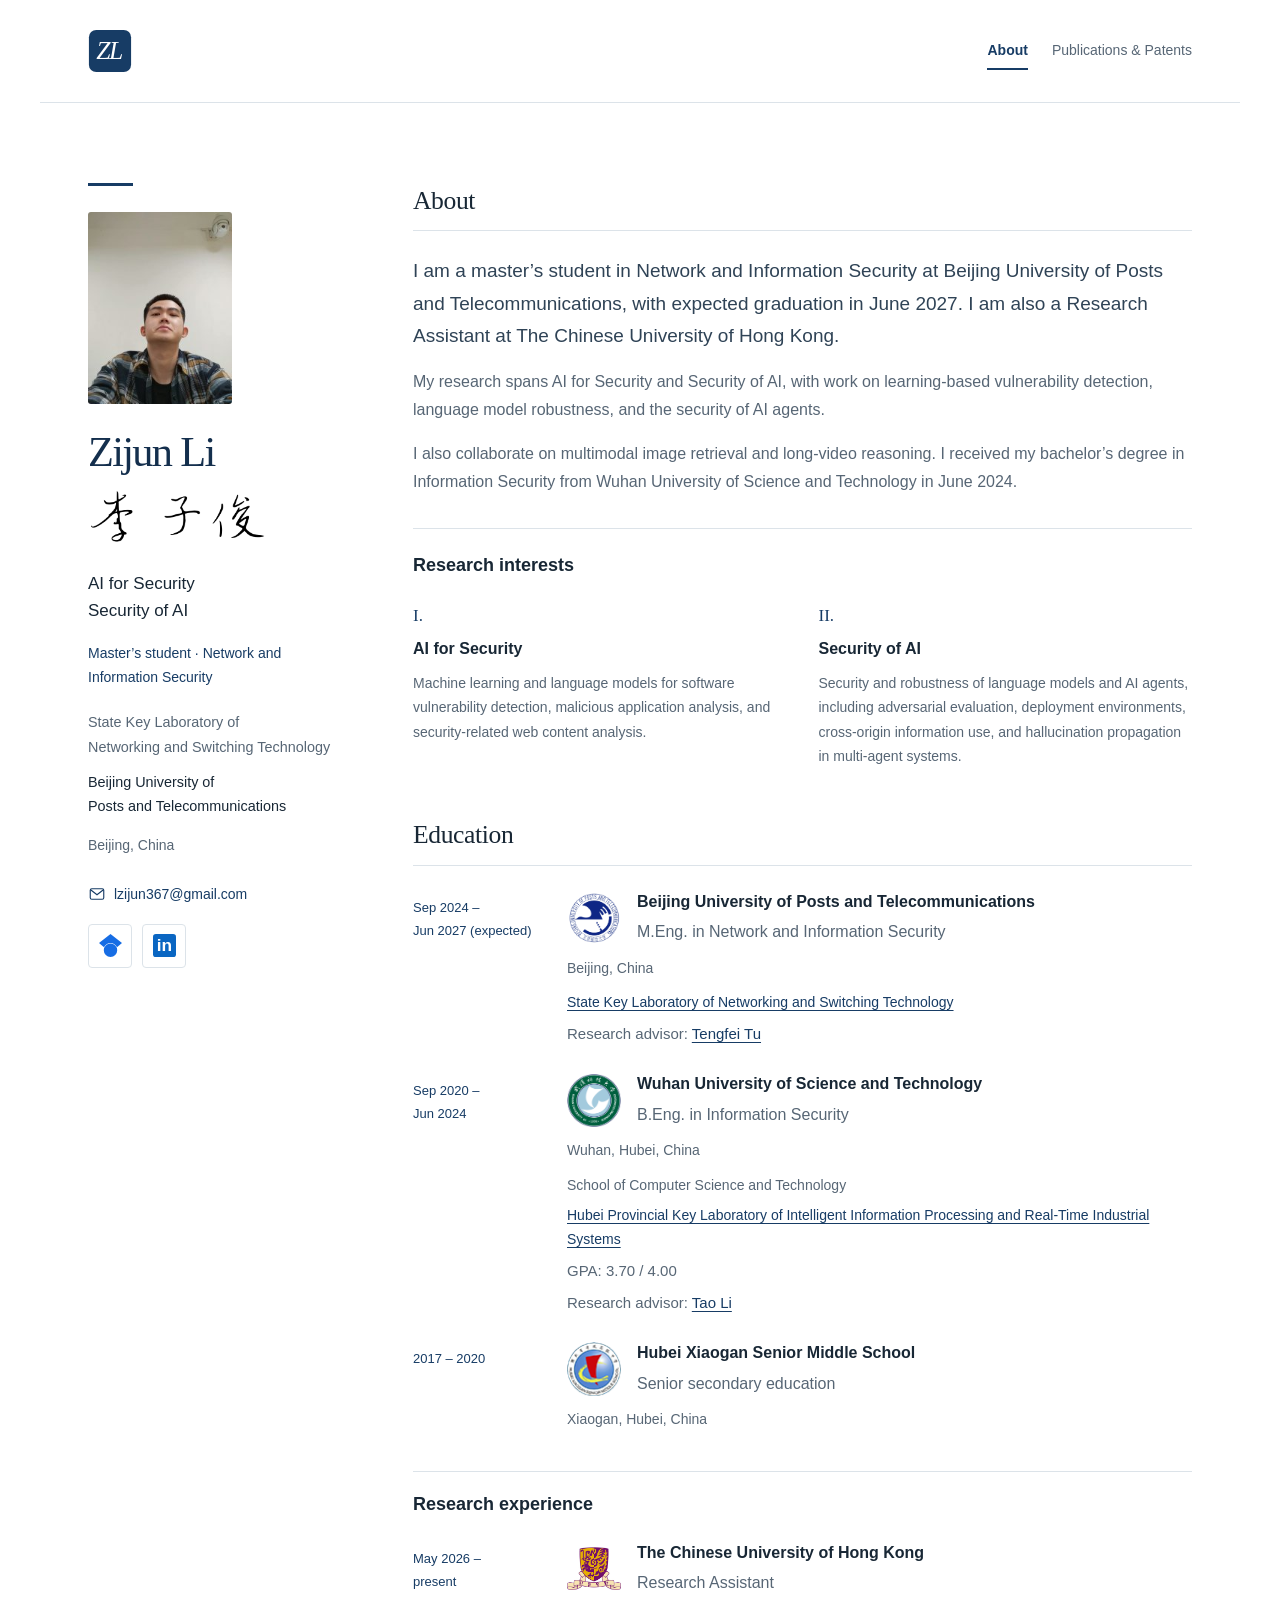
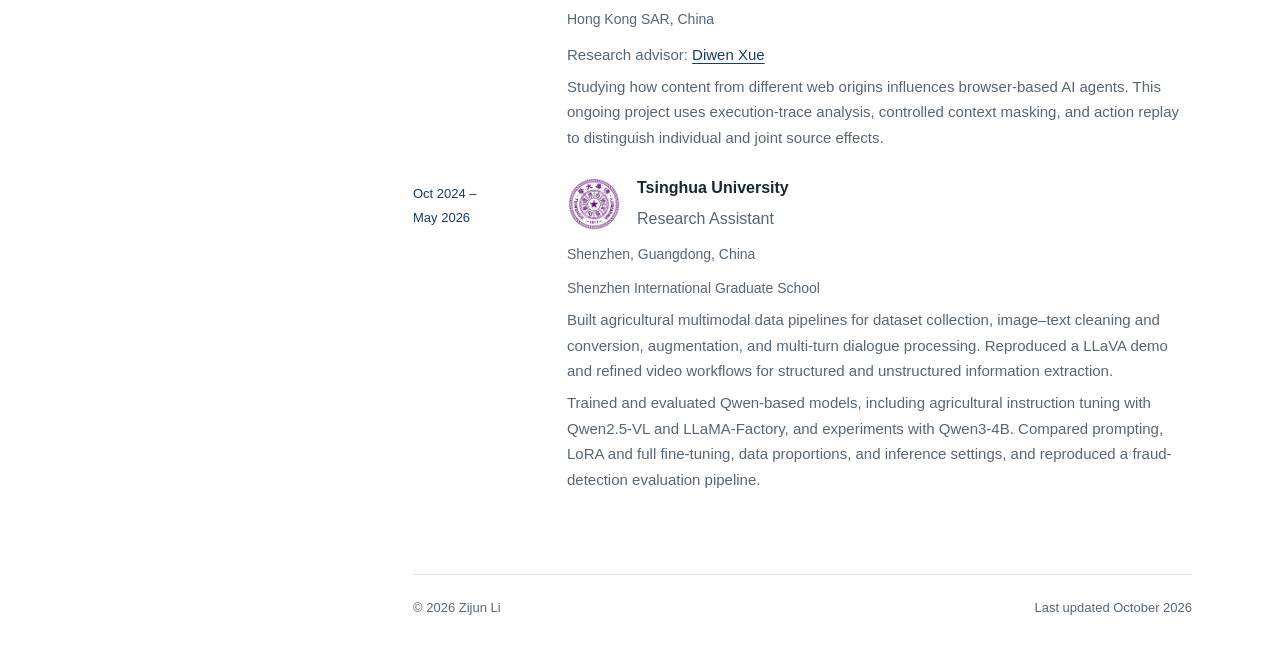
==== index.html @ 7157752b "Publish academic website" ====
<!doctype html>
<html lang="en">
<head>
  <meta charset="utf-8">
  <meta name="viewport" content="width=device-width,initial-scale=1">
  <meta name="description" content="Zijun Li. Research in AI for Security and Security of AI, education, and research experience.">
  <meta name="theme-color" content="#173c65">
  <title>About | Zijun Li</title>
  <link rel="icon" href="favicon.ico?v=2" sizes="any">
  <link rel="icon" type="image/png" href="assets/favicon-32.png?v=2" sizes="32x32">
  <link rel="apple-touch-icon" href="assets/apple-touch-icon.png">
  <link rel="stylesheet" href="styles.css">
</head>
<body class="site-page about-page" data-page="about">
  <a class="skip-link" href="#main">Skip to content</a>
  <header class="topbar">
    <a class="site-mark" href="index.html" aria-label="Go to About"><img src="assets/site-mark.svg" alt="" width="44" height="44"></a>
    <nav aria-label="Main navigation">
      <a href="index.html" aria-current="page">About</a>
      <a href="publications.html">Publications &amp; Patents</a>
    </nav>
  </header>
  <div class="page">
    <aside class="profile" aria-label="Researcher profile">
      <div class="profile-rule"></div>
      <img class="profile-photo" src="assets/zijun-li.png" alt="Portrait of Zijun Li" width="192" height="256">
      <h1>Zijun Li <span class="chinese-signature" lang="zh-CN"><img src="assets/zijun-signature.png" alt="李子俊" width="420" height="230"></span></h1>
      <p class="profile-focus">AI for Security <br>Security of AI</p>
      <p class="profile-role">Master’s student · Network and Information Security</p>
      <p class="affiliation"><a href="https://sklnst.bupt.edu.cn/en/" target="_blank" rel="noopener noreferrer">State Key Laboratory of <br>Networking and Switching Technology</a></p>
      <p class="institution"><a href="https://www.bupt.edu.cn/" target="_blank" rel="noopener noreferrer">Beijing University of <br>Posts and Telecommunications</a></p>
      <p class="location">Beijing, China</p>
      <div class="profile-links">
        <a class="email-link" href="mailto:lzijun367@gmail.com"><svg aria-hidden="true" viewBox="0 0 24 24" fill="none" stroke="currentColor" stroke-width="1.5"><rect x="3" y="5" width="18" height="14" rx="2"></rect><path d="m3 6 9 7 9-7"></path></svg><span>lzijun367@gmail.com</span></a>
        <div class="profile-socials">
          <a class="social-link" href="https://scholar.google.com/citations?user=STBmaekAAAAJ&amp;hl=en" target="_blank" rel="noopener noreferrer" aria-label="Zijun Li on Google Scholar" title="Google Scholar"><img src="assets/google-scholar.svg" alt="" width="24" height="24"><span class="sr-only">Google Scholar</span></a>
          <a class="social-link linkedin" href="https://www.linkedin.com/in/zijun-l-280993342/" target="_blank" rel="noopener noreferrer" aria-label="Zijun Li on LinkedIn" title="LinkedIn"><svg aria-hidden="true" viewBox="0 0 24 24"><rect width="24" height="24" rx="3" fill="#0a66c2"></rect><text x="4" y="18" font-family="Arial,sans-serif" font-size="18" font-weight="700" fill="white">in</text></svg><span class="sr-only">LinkedIn</span></a>
        </div>
      </div>
    </aside>
    <main id="main">
      <section id="about" class="about" aria-labelledby="about-heading">
        <div class="section-heading"><h2 id="about-heading">About</h2></div>
        <p class="intro">I am a master’s student in Network and Information Security at Beijing University of Posts and Telecommunications, with expected graduation in June 2027. I am also a Research Assistant at The Chinese University of Hong Kong.</p>
        <p>My research spans AI for Security and Security of AI, with work on learning-based vulnerability detection, language model robustness, and the security of AI agents.</p>
        <p>I also collaborate on multimodal image retrieval and long-video reasoning. I received my bachelor’s degree in Information Security from Wuhan University of Science and Technology in June 2024.</p>
        <div id="research" class="about-research" aria-labelledby="research-heading">
          <h3 id="research-heading" class="subsection-title">Research interests</h3>
        <div class="research-grid">
          <article><span class="research-index" aria-hidden="true">I.</span><h4>AI for Security</h4><p>Machine learning and language models for software vulnerability detection, malicious application analysis, and security-related web content analysis.</p></article>
          <article><span class="research-index" aria-hidden="true">II.</span><h4>Security of AI</h4><p>Security and robustness of language models and AI agents, including adversarial evaluation, deployment environments, cross-origin information use, and hallucination propagation in multi-agent systems.</p></article>
        </div>
        </div>
      <div id="education" class="about-education" aria-labelledby="education-heading">
        <div class="section-heading"><h3 id="education-heading">Education</h3></div>
        <div class="background-item"><span class="background-year">Sep 2024 –<br>Jun 2027 (expected)</span><div><div class="school-heading"><a class="school-logo" href="https://www.bupt.edu.cn/" target="_blank" rel="noopener noreferrer" aria-label="Beijing University of Posts and Telecommunications website" title="BUPT website"><img src="assets/bupt-emblem.png" alt="" width="54" height="54" loading="lazy"></a><div><h4><a href="https://www.bupt.edu.cn/" target="_blank" rel="noopener noreferrer">Beijing University of Posts and Telecommunications</a></h4><p class="degree">M.Eng. in Network and Information Security</p></div></div><p class="background-location">Beijing, China</p><p class="background-unit"><a href="https://sklnst.bupt.edu.cn/en/" target="_blank" rel="noopener noreferrer">State Key Laboratory of Networking and Switching Technology</a></p><p class="advisor">Research advisor: <a href="https://tengfei1010.github.io/" target="_blank" rel="noopener noreferrer">Tengfei Tu</a></p></div></div>
        <div class="background-item"><span class="background-year">Sep 2020 –<br>Jun 2024</span><div><div class="school-heading"><a class="school-logo" href="https://en.wust.edu.cn/index.htm" target="_blank" rel="noopener noreferrer" aria-label="Wuhan University of Science and Technology website" title="WUST website"><img src="assets/wust-emblem.png" alt="" width="54" height="54" loading="lazy"></a><div><h4><a href="https://en.wust.edu.cn/index.htm" target="_blank" rel="noopener noreferrer">Wuhan University of Science and Technology</a></h4><p class="degree">B.Eng. in Information Security</p></div></div><p class="background-location">Wuhan, Hubei, China</p><p class="background-unit">School of Computer Science and Technology</p><p class="background-unit"><a href="https://znxxcl.wust.edu.cn/" target="_blank" rel="noopener noreferrer">Hubei Provincial Key Laboratory of Intelligent Information Processing and Real-Time Industrial Systems</a></p><p>GPA: 3.70 / 4.00</p><p class="advisor">Research advisor: <a href="https://jsjkx.wust.edu.cn/info/1021/34102.htm" target="_blank" rel="noopener noreferrer">Tao Li</a></p></div></div>
        <div class="background-item"><span class="background-year">2017 – 2020</span><div><div class="school-heading"><a class="school-logo" href="https://www.hbxggz.cn/" target="_blank" rel="noopener noreferrer" aria-label="Hubei Xiaogan Senior Middle School website" title="Hubei Xiaogan Senior Middle School website"><img src="assets/xiaogan-emblem.jpg" alt="" width="54" height="54" loading="lazy"></a><div><h4><a href="https://www.hbxggz.cn/" target="_blank" rel="noopener noreferrer">Hubei Xiaogan Senior Middle School</a></h4><p class="degree">Senior secondary education</p></div></div><p class="background-location">Xiaogan, Hubei, China</p></div></div>
        <div class="experience-group" aria-labelledby="experience-heading">
          <h3 id="experience-heading" class="experience-title">Research experience</h3>
          <div class="background-item"><span class="background-year">May 2026 –<br>present</span><div><div class="school-heading"><a class="school-logo" href="https://www.cuhk.edu.hk/" target="_blank" rel="noopener noreferrer" aria-label="The Chinese University of Hong Kong website" title="CUHK website"><img src="assets/cuhk-emblem.jpg" alt="" width="54" height="54" loading="lazy"></a><div><h4><a href="https://www.cuhk.edu.hk/" target="_blank" rel="noopener noreferrer">The Chinese University of Hong Kong</a></h4><p class="degree">Research Assistant</p></div></div><p class="background-location">Hong Kong SAR, China</p><p class="advisor">Research advisor: <a href="https://diwenx.com/" target="_blank" rel="noopener noreferrer">Diwen Xue</a></p><p class="experience-description">Studying how content from different web origins influences browser-based AI agents. This ongoing project uses execution-trace analysis, controlled context masking, and action replay to distinguish individual and joint source effects.</p></div></div>
          <div class="background-item"><span class="background-year">Oct 2024 –<br>May 2026</span><div><div class="school-heading"><a class="school-logo" href="https://www.tsinghua.edu.cn/en/index.htm" target="_blank" rel="noopener noreferrer" aria-label="Tsinghua University website" title="Tsinghua University website"><img src="assets/tsinghua-emblem.png" alt="" width="54" height="54" loading="lazy"></a><div><h4><a href="https://www.tsinghua.edu.cn/en/index.htm" target="_blank" rel="noopener noreferrer">Tsinghua University</a></h4><p class="degree">Research Assistant</p></div></div><p class="background-location">Shenzhen, Guangdong, China</p><p class="background-unit">Shenzhen International Graduate School</p><p class="experience-description">Built agricultural multimodal data pipelines for dataset collection, image–text cleaning and conversion, augmentation, and multi-turn dialogue processing. Reproduced a LLaVA demo and refined video workflows for structured and unstructured information extraction.</p><p class="experience-description">Trained and evaluated Qwen-based models, including agricultural instruction tuning with Qwen2.5-VL and LLaMA-Factory, and experiments with Qwen3-4B. Compared prompting, LoRA and full fine-tuning, data proportions, and inference settings, and reproduced a fraud-detection evaluation pipeline.</p></div></div>
        </div>
      </div>
      </section>

      <footer><span>© 2026 Zijun Li</span><span>Last updated October 2026</span></footer>
    </main>
  </div>
  <p id="copy-status" class="sr-only" role="status" aria-live="polite"></p>
  <script src="script.js"></script>
</body>
</html>
---- styles.css ----
:root{color-scheme:light;--ink:#182735;--muted:#576675;--accent:#173c65;--line:#dce3e9;--soft:#f4f7fa;--white:#fff;--serif:Georgia,"Times New Roman",serif;--sans:-apple-system,BlinkMacSystemFont,"Segoe UI",Arial,"Noto Sans",sans-serif}
*{box-sizing:border-box}
[hidden]{display:none!important}
html{scroll-behavior:auto;scroll-padding-top:6rem}
body{margin:0;background:var(--white);color:var(--ink);font-family:var(--sans);font-size:1rem;line-height:1.75;overflow-wrap:anywhere;-webkit-font-smoothing:antialiased}
a{color:var(--accent);text-underline-offset:.22em;text-decoration-thickness:1px}
a:hover{text-decoration:underline;color:#0a5680}
a:focus-visible,button:focus-visible,summary:focus-visible{outline:3px solid #477aab;outline-offset:5px;border-radius:2px}
.skip-link{position:absolute;top:-5rem;left:1rem;padding:.5rem 1rem;z-index:20;background:var(--accent);color:#fff}
.skip-link:focus{top:1rem}
.topbar{max-width:1200px;margin:auto;padding:1.5rem 3rem;display:flex;align-items:center;justify-content:space-between;gap:2rem;border-bottom:1px solid var(--line);font-size:.875rem;position:sticky;top:0;z-index:10;background:var(--white)}
.site-mark{display:block;width:44px;height:44px;flex:0 0 44px}
.site-mark img{display:block;width:100%;height:100%}
nav{display:flex;gap:1.5rem;flex-wrap:wrap;min-width:0}
nav a{text-decoration:none;color:var(--muted);padding:.35rem 0;border-bottom:2px solid transparent}
nav a[aria-current="page"]{color:var(--accent);border-bottom-color:var(--accent);font-weight:600}
.page{max-width:1200px;margin:0 auto;padding:4.5rem 3rem 0;display:grid;grid-template-columns:245px minmax(0,1fr);gap:4.5rem}
.profile{align-self:start;position:sticky;top:calc(var(--nav-height,90px) + 1.5rem)}
.profile-rule{width:2.8rem;height:3px;background:var(--accent);margin-bottom:1.65rem}
.profile-photo{display:block;width:144px;height:auto;border-radius:3px;margin:0 0 1.5rem}
h1 .chinese-signature{display:block;width:180px;height:58px;margin-top:.7rem;overflow:hidden;position:relative}
.chinese-signature img{position:absolute;width:262.5px;height:143.75px;max-width:none;left:-40.125px;top:-49.5px}
h1{font-family:var(--serif);font-size:2.65rem;line-height:1.15;letter-spacing:-.04em;font-weight:400;margin:0 0 1.5rem;color:#142f4d}

.profile-focus{font-size:1.0625rem;line-height:1.6;margin:0 0 1.6rem;font-weight:500}
.profile-role{font-size:.875rem;color:var(--accent);margin:-.5rem 0 1.3rem;line-height:1.7}
.affiliation,.institution{font-size:.9rem;line-height:1.7;margin:.65rem 0;color:var(--muted)}
.institution{color:var(--ink)}
.location{font-size:.875rem;color:var(--muted);margin:.9rem 0 1.5rem}
.profile-links{display:flex;align-items:flex-start;flex-direction:column;gap:.5rem;font-size:.875rem}
.profile-links a{overflow-wrap:anywhere;text-decoration:none}
.profile-links a:hover{text-decoration:underline}
.email-link{display:flex;align-items:center;gap:.5rem;max-width:100%}
.email-link svg{width:18px;height:18px;flex:0 0 auto}
.profile-socials{display:flex;gap:.65rem;margin:.6rem 0 0}
.social-link{display:grid;place-items:center;position:relative;width:44px;height:44px;border:1px solid var(--line);border-radius:4px;background:#fff}
.social-link:hover{background:var(--soft);border-color:#9db3c7}
.social-link img,.social-link svg{width:23px;height:23px}
.profile-socials .social-link:first-child img{filter:invert(31%) sepia(67%) saturate(1800%) hue-rotate(198deg) brightness(96%)}
.profile-note{font-size:.8125rem;line-height:1.9;color:var(--muted);margin-top:2rem;padding-top:1.5rem;border-top:1px solid var(--line);max-width:205px}
main{min-width:0;scroll-margin-top:calc(var(--nav-height,90px) + 1.5rem)}
.site-page main{display:flex;flex-direction:column;min-height:calc(100vh - 13rem)}
.site-page main>footer{margin-top:auto}
.about-education{margin-top:3rem}
#education,#research{scroll-margin-top:calc(var(--nav-height,90px) + 1.5rem)}
.about-research{margin-top:2rem;padding-top:1.4rem;border-top:1px solid var(--line)}
.subsection-title{font-size:1.125rem;margin:0 0 1.4rem}
.research-grid h4{font-size:1rem;line-height:1.5;font-weight:600;margin:.4rem 0 .6rem}
section{margin-bottom:3.5rem;scroll-margin-top:2.5rem}
p{margin:0 0 1rem}
.intro{font-size:1.1875rem;line-height:1.7;color:#2f4356}
.about p:not(.intro){color:var(--muted)}
.section-heading{display:flex;justify-content:space-between;align-items:center;border-bottom:1px solid var(--line);padding-bottom:.75rem;margin-bottom:1.5rem}
.section-heading h2,.section-heading h3{font-family:var(--serif);font-size:1.6rem;font-weight:400;line-height:1.4;letter-spacing:-.015em;margin:0}
.section-number{font-size:.75rem;color:#7c8a98;font-variant-numeric:tabular-nums}
.research-grid{display:grid;grid-template-columns:repeat(2,minmax(0,1fr));gap:1.5rem 2rem}
.research-index{font-family:var(--serif);font-size:1.0625rem;color:var(--accent)}
h3{font-size:1rem;line-height:1.5;font-weight:600;margin:.4rem 0 .6rem}
.research-grid p{font-size:.875rem;line-height:1.75;color:var(--muted);margin:0}
.publication,.patent{padding:0 0 1.8rem;margin-bottom:1.9rem;border-bottom:1px solid var(--line)}
.paper-meta{font-size:.8125rem;display:flex;flex-wrap:wrap;align-items:center;gap:.65rem;color:var(--muted);margin-bottom:.8rem}
.venue{background:#e9f0f7;color:var(--accent);font-weight:600;letter-spacing:.015em;padding:.08rem .5rem;border-radius:2px}
.publication h3,.patent h3{font-size:1.1875rem;line-height:1.55;margin:0 0 .7rem;font-weight:600}
.publication h3 a{color:var(--ink);text-decoration:none}
.publication h3 a:hover{color:var(--accent);text-decoration:underline}
.authors{font-size:.875rem;line-height:1.7;color:var(--muted);margin:0 0 .6rem}
.authors strong{font-weight:600;color:var(--ink)}
.original-title{font-size:.9rem;color:var(--muted);line-height:1.7;margin:.2rem 0 .65rem}
.journal{font-size:.875rem;color:var(--muted);margin:0 0 .8rem}
.paper-description{font-size:1rem;line-height:1.7;margin:.8rem 0 1rem}
.study-scope{display:flex;flex-wrap:wrap;gap:.7rem 1.25rem;font-size:.8125rem;color:var(--muted);margin:.9rem 0 1rem}
.study-scope strong{font-size:.9375rem;color:var(--accent);font-weight:600}
.paper-links{display:flex;flex-wrap:wrap;gap:1.25rem;font-size:.875rem;margin:.5rem 0 .7rem}
.paper-detail{font-size:.875rem;margin-top:.6rem}
summary{cursor:pointer;color:var(--accent);width:fit-content;padding:.1rem .2rem .1rem 0}
summary:hover{text-decoration:underline;text-underline-offset:.2em}
figure{margin:1rem 0 .5rem;padding:1rem;border:1px solid var(--line);background:#fff}
figure img{display:block;width:100%;height:auto}
.paper-figure{margin:1.2rem 0;padding:.8rem;border:1px solid var(--line);border-radius:4px;box-shadow:0 2px 8px #18395606}
.compact-figure{max-width:420px;margin-left:auto;margin-right:auto}
.paper-figure a{display:block}
.paper-figure figcaption a{display:inline}
.tmcir-figure{max-width:540px;margin-left:auto;margin-right:auto}
figcaption{color:var(--muted);font-size:.8125rem;margin:.8rem 0 0;line-height:1.6}
.citation-content{position:relative;margin:1rem 0 0;padding:1rem;background:var(--soft);border:1px solid var(--line)}
.citation-note{font-size:.875rem;margin:0 0 .8rem;color:var(--muted)}
.copy-button{border:1px solid #bdccd9;border-radius:3px;padding:.35rem .7rem;background:#fff;font:inherit;color:var(--accent);cursor:pointer;min-height:2.2rem}
.copy-button:hover{background:#e8eff6}
pre{white-space:pre-wrap;overflow-wrap:anywhere;font-size:.8125rem;line-height:1.6;color:#33495c;margin:1rem 0 0}
.background-item{display:grid;grid-template-columns:130px minmax(0,1fr);gap:1.5rem;margin-bottom:1.6rem}
.background-year{font-size:.8125rem;font-weight:500;line-height:1.8;color:var(--accent);padding-top:.4rem}
.background-item h3,.background-item h4{margin:.1rem 0 .3rem;font-weight:600}
.background-item p{font-size:.9375rem;line-height:1.7;color:var(--muted);margin:.4rem 0 0}
.background-item .background-unit{font-size:.875rem;color:#344b61}
.background-item .degree{font-size:1rem;color:var(--ink)}
.experience-group{border-top:1px solid var(--line);padding-top:1.2rem;margin-top:1.8rem}
.experience-group .experience-title{font-size:1.125rem;font-weight:600;margin:0 0 1.4rem}
.school-heading{display:flex;align-items:center;gap:1rem;margin-bottom:.7rem}
.school-heading>div,.school-heading>p{min-width:0}
.school-logo{display:grid;place-items:center;width:54px;height:54px;flex:0 0 54px;background:#fff}
.school-logo img{display:block;width:100%;height:100%;object-fit:contain}
.school-heading h3 a,.school-heading h4 a{color:var(--ink);text-decoration:none}
.school-heading h3 a:hover,.school-heading h4 a:hover{color:var(--accent);text-decoration:underline}
.school-heading .degree{margin:.3rem 0 0}
.school-heading h3,.school-heading h4{margin:0;font-size:1rem;line-height:1.5}
.affiliation a,.institution a{color:inherit;text-decoration:none}
.affiliation a:hover,.institution a:hover{color:var(--accent);text-decoration:underline}
footer{display:flex;justify-content:space-between;flex-wrap:wrap;gap:.4rem 1rem;border-top:1px solid var(--line);padding:1.4rem 0 2rem;font-size:.8125rem;color:var(--muted)}
.sr-only{position:absolute;width:1px;height:1px;padding:0;margin:-1px;overflow:hidden;clip:rect(0,0,0,0);white-space:nowrap;border:0}
@media(min-width:1250px){.page{gap:5rem;padding-top:5rem}.topbar{padding-top:1.8rem;padding-bottom:1.8rem}}
@media(max-width:1020px){.page{grid-template-columns:215px minmax(0,1fr);gap:2.5rem;padding:3rem 2rem 0}.topbar{padding:1.25rem 2rem;gap:1.3rem;flex-wrap:wrap}.research-grid{grid-template-columns:1fr;gap:1.25rem}.research-grid article{display:grid;grid-template-columns:1.75rem minmax(0,1fr);column-gap:.4rem}.research-grid h4{margin:0 0 .2rem}.research-grid p{grid-column:2}.background-item{grid-template-columns:1fr;gap:.15rem}}
@media(max-width:720px){html{scroll-padding-top:1.5rem}.topbar{padding:1.1rem 1.4rem;gap:1rem}nav{gap:.35rem .9rem;width:auto;flex:1;justify-content:flex-end;font-size:.875rem}nav a{padding:.35rem 0}.page{display:block;padding:2.5rem 1.4rem 0}.profile{position:static;display:block;border-bottom:1px solid var(--line);padding-bottom:2rem;margin-bottom:2.5rem}.profile-rule{margin-bottom:1.15rem}h1{font-size:2.8rem;margin-bottom:1.25rem}.profile-focus{font-size:1rem;margin-bottom:1rem}.profile-focus br{display:none}.profile-focus br::after{content:' '}.affiliation,.institution{margin:.4rem 0;font-size:.9rem}.affiliation br,.institution br{display:none}.location{margin:.7rem 0 1rem}.profile-links{flex-direction:row;flex-wrap:wrap;gap:.5rem 1.1rem}.profile-links a:first-child{width:100%}.profile-note{display:none}.intro{font-size:1.125rem}section{margin-bottom:2.75rem}.section-heading h2,.section-heading h3{font-size:1.5rem}.publication h3,.patent h3{font-size:1.125rem}.background-item{gap:.2rem}.paper-meta{font-size:.8125rem}.study-scope{column-gap:1rem}figure{padding:.5rem}footer{font-size:.75rem}}
@media(prefers-reduced-motion:reduce){html{scroll-behavior:auto}}
@media(min-width:721px) and (max-height:900px){.profile{position:static}}
@media(max-width:720px){.profile-photo{width:112px;margin-bottom:1.3rem}.profile-socials{margin:.25rem 0 0;width:100%}.profile-links .social-link:first-child{width:44px}.school-heading{align-items:flex-start;gap:.8rem}.school-logo{width:46px;height:46px;flex-basis:46px}.profile-note{display:none}}
@media print{.site-page main{display:block;min-height:0}.topbar,.profile-links,.paper-links,.copy-button,footer{display:none}.page{display:block;padding:0}.profile{position:static;margin-bottom:1rem}.profile-focus,.profile-note,.profile-rule,.location{display:none}.profile h1{margin-bottom:.6rem}.affiliation,.institution{display:inline}section{margin-bottom:1.5rem}.publication{break-inside:avoid}a{color:inherit;text-decoration:none}details:not([open]){display:none}}

@media(max-width:720px){.publications-page .profile,.patents-page .profile{display:none}}

#patents{scroll-margin-top:calc(var(--nav-height,90px) + 1.5rem)}

.background-item .background-location{font-size:.875rem;color:#6a7987;margin:.1rem 0 .65rem}
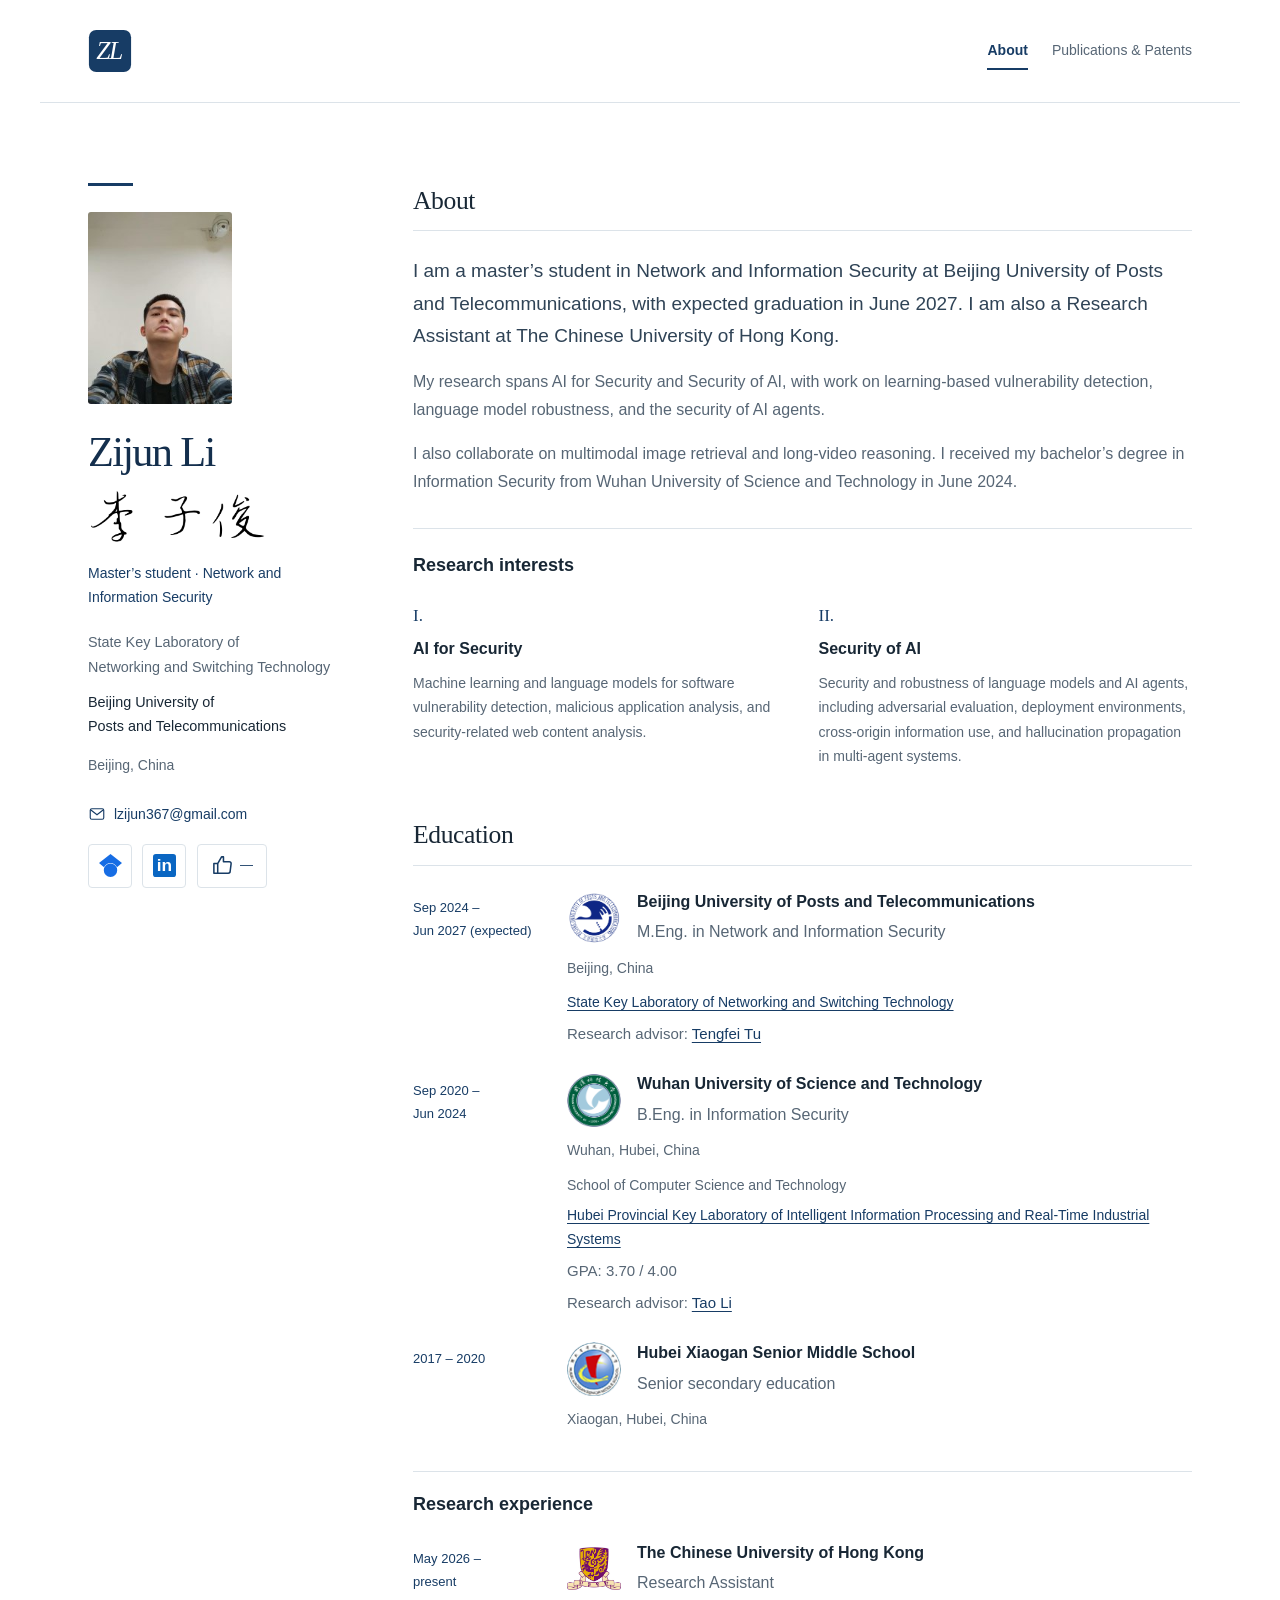
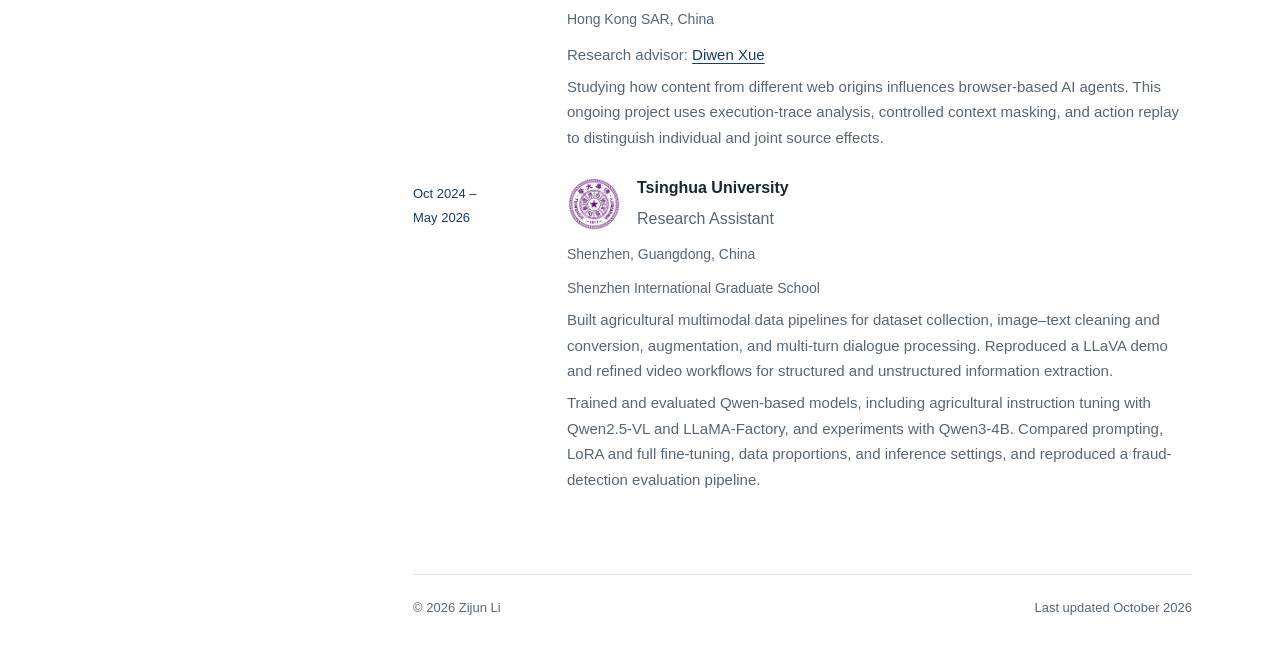
==== commit 60f834da: "Add shared website likes and simplify profile" ====
--- a/index.html
+++ b/index.html
@@ -9,7 +9,7 @@
   <link rel="icon" href="favicon.ico?v=2" sizes="any">
   <link rel="icon" type="image/png" href="assets/favicon-32.png?v=2" sizes="32x32">
   <link rel="apple-touch-icon" href="assets/apple-touch-icon.png">
-  <link rel="stylesheet" href="styles.css">
+  <link rel="stylesheet" href="styles.css?v=4">
 </head>
 <body class="site-page about-page" data-page="about">
   <a class="skip-link" href="#main">Skip to content</a>
@@ -25,7 +25,6 @@
       <div class="profile-rule"></div>
       <img class="profile-photo" src="assets/zijun-li.png" alt="Portrait of Zijun Li" width="192" height="256">
       <h1>Zijun Li <span class="chinese-signature" lang="zh-CN"><img src="assets/zijun-signature.png" alt="李子俊" width="420" height="230"></span></h1>
-      <p class="profile-focus">AI for Security <br>Security of AI</p>
       <p class="profile-role">Master’s student · Network and Information Security</p>
       <p class="affiliation"><a href="https://sklnst.bupt.edu.cn/en/" target="_blank" rel="noopener noreferrer">State Key Laboratory of <br>Networking and Switching Technology</a></p>
       <p class="institution"><a href="https://www.bupt.edu.cn/" target="_blank" rel="noopener noreferrer">Beijing University of <br>Posts and Telecommunications</a></p>
@@ -35,6 +34,8 @@
         <div class="profile-socials">
           <a class="social-link" href="https://scholar.google.com/citations?user=STBmaekAAAAJ&amp;hl=en" target="_blank" rel="noopener noreferrer" aria-label="Zijun Li on Google Scholar" title="Google Scholar"><img src="assets/google-scholar.svg" alt="" width="24" height="24"><span class="sr-only">Google Scholar</span></a>
           <a class="social-link linkedin" href="https://www.linkedin.com/in/zijun-l-280993342/" target="_blank" rel="noopener noreferrer" aria-label="Zijun Li on LinkedIn" title="LinkedIn"><svg aria-hidden="true" viewBox="0 0 24 24"><rect width="24" height="24" rx="3" fill="#0a66c2"></rect><text x="4" y="18" font-family="Arial,sans-serif" font-size="18" font-weight="700" fill="white">in</text></svg><span class="sr-only">LinkedIn</span></a>
+          <button class="social-link like-button" type="button" data-site-like aria-label="Like this website" aria-pressed="false" title="Like this website" disabled><svg aria-hidden="true" viewBox="0 0 24 24" fill="none" stroke="currentColor" stroke-width="1.6" stroke-linecap="round" stroke-linejoin="round"><path d="M7 10v10H3V10h4Zm0 0 4-7h2v5h6a2 2 0 0 1 2 2l-1 8a2 2 0 0 1-2 2H7"></path></svg><span class="like-count" aria-hidden="true">—</span></button>
+          <span class="sr-only" data-like-status role="status" aria-live="polite"></span>
         </div>
       </div>
     </aside>
@@ -68,6 +69,6 @@
     </main>
   </div>
   <p id="copy-status" class="sr-only" role="status" aria-live="polite"></p>
-  <script src="script.js"></script>
+  <script src="script.js?v=2"></script>
 </body>
 </html>
--- a/styles.css
+++ b/styles.css
@@ -32,10 +32,17 @@
 .profile-links a:hover{text-decoration:underline}
 .email-link{display:flex;align-items:center;gap:.5rem;max-width:100%}
 .email-link svg{width:18px;height:18px;flex:0 0 auto}
-.profile-socials{display:flex;gap:.65rem;margin:.6rem 0 0}
+.profile-socials{display:flex;flex-wrap:wrap;gap:.65rem;margin:.6rem 0 0}
 .social-link{display:grid;place-items:center;position:relative;width:44px;height:44px;border:1px solid var(--line);border-radius:4px;background:#fff}
 .social-link:hover{background:var(--soft);border-color:#9db3c7}
 .social-link img,.social-link svg{width:23px;height:23px}
+.like-button{display:flex;align-items:center;justify-content:center;gap:.4rem;width:auto;min-width:70px;padding:0 .6rem;font:inherit;color:var(--accent);cursor:pointer}
+.like-button svg{flex:0 0 23px}
+.like-count{font-size:.8125rem;font-variant-numeric:tabular-nums;white-space:nowrap}
+.like-button.is-liked{background:var(--soft);border-color:#9db3c7}
+.like-button.is-liked svg{fill:var(--accent);stroke:var(--accent)}
+.like-button:disabled{cursor:default}
+.like-button[aria-busy="true"]{opacity:.65}
 .profile-socials .social-link:first-child img{filter:invert(31%) sepia(67%) saturate(1800%) hue-rotate(198deg) brightness(96%)}
 .profile-note{font-size:.8125rem;line-height:1.9;color:var(--muted);margin-top:2rem;padding-top:1.5rem;border-top:1px solid var(--line);max-width:205px}
 main{min-width:0;scroll-margin-top:calc(var(--nav-height,90px) + 1.5rem)}
@@ -74,6 +81,11 @@
 .paper-detail{font-size:.875rem;margin-top:.6rem}
 summary{cursor:pointer;color:var(--accent);width:fit-content;padding:.1rem .2rem .1rem 0}
 summary:hover{text-decoration:underline;text-underline-offset:.2em}
+.figure-toggle summary{padding:.35rem .2rem .35rem 0;min-height:2.2rem}
+.figure-toggle .hide-figure{display:none}
+.figure-toggle[open] .show-figure{display:none}
+.figure-toggle[open] .hide-figure{display:inline}
+.figure-toggle .paper-figure{margin:.75rem 0 .9rem}
 figure{margin:1rem 0 .5rem;padding:1rem;border:1px solid var(--line);background:#fff}
 figure img{display:block;width:100%;height:auto}
 .paper-figure{margin:1.2rem 0;padding:.8rem;border:1px solid var(--line);border-radius:4px;box-shadow:0 2px 8px #18395606}
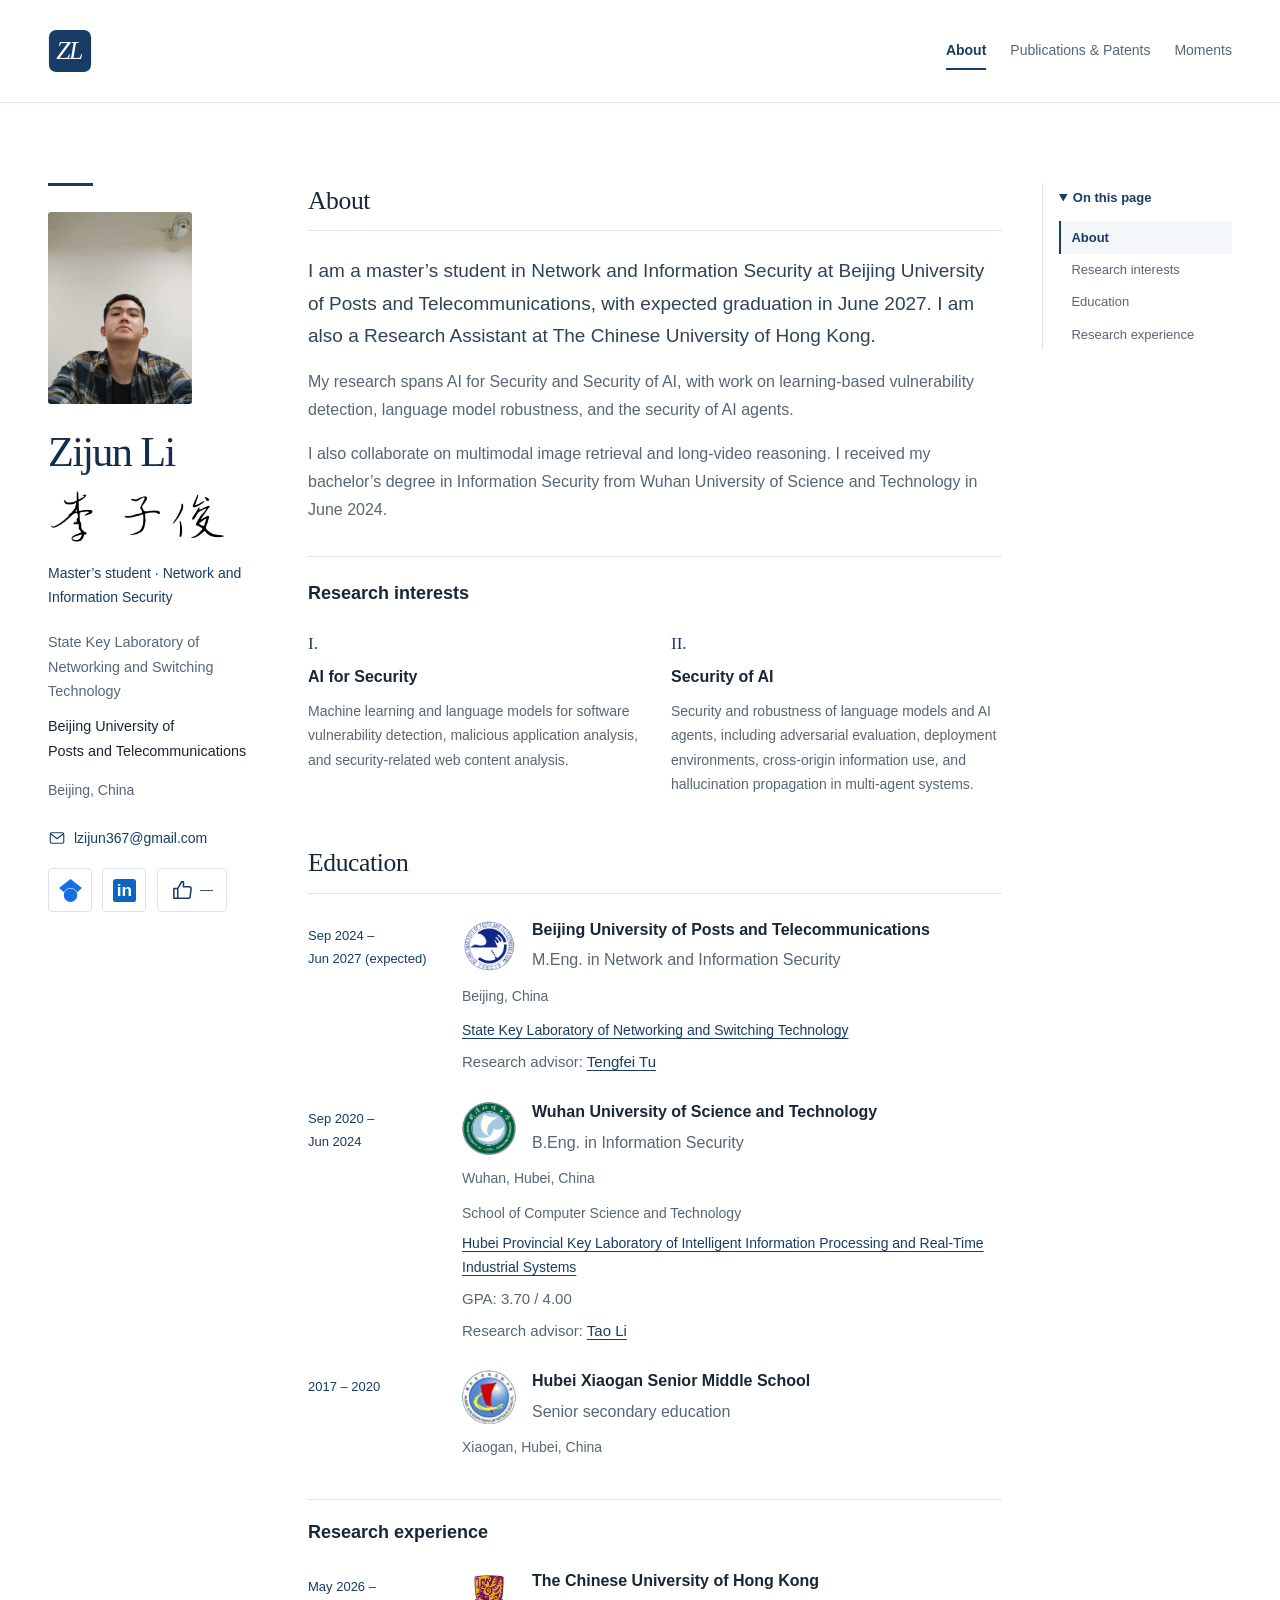
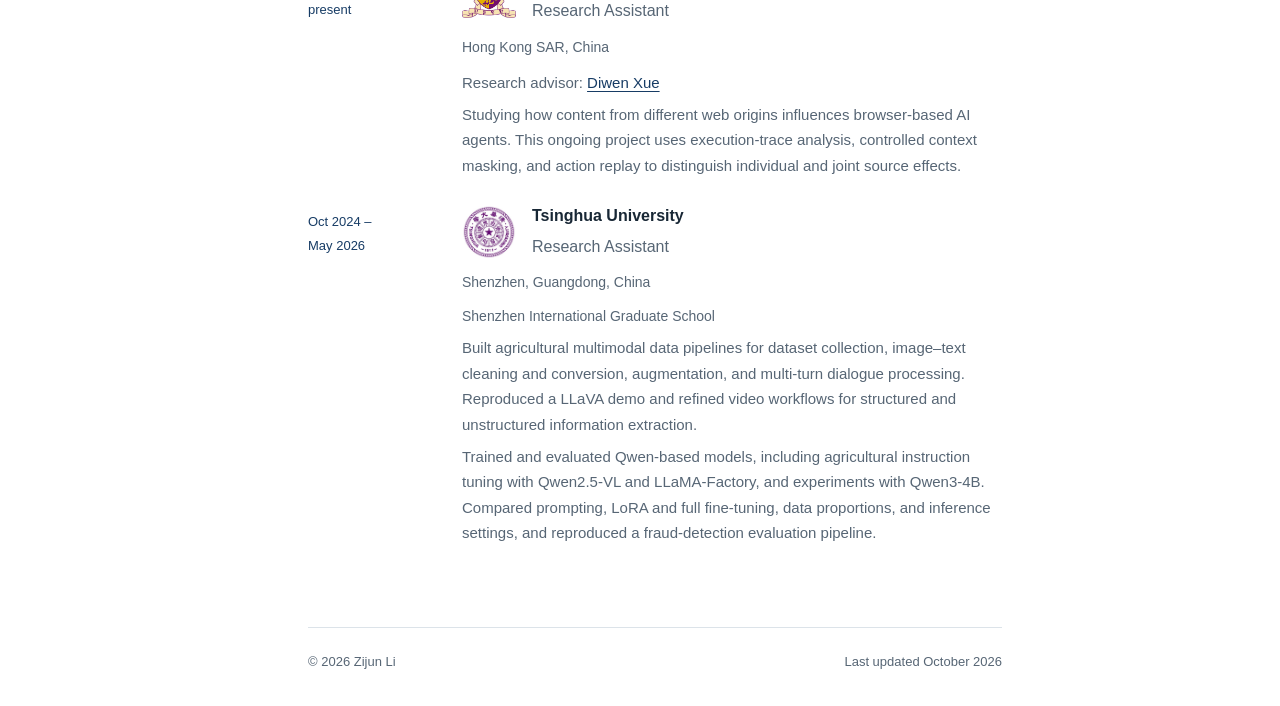
==== commit 10884714: "Add page directories and Moments gallery" ====
--- a/index.html
+++ b/index.html
@@ -3,21 +3,76 @@
 <head>
   <meta charset="utf-8">
   <meta name="viewport" content="width=device-width,initial-scale=1">
-  <meta name="description" content="Zijun Li. Research in AI for Security and Security of AI, education, and research experience.">
+  <meta name="description" content="Zijun Li (李子俊; Li Zijun / lizijun), a master’s student in Network and Information Security at Beijing University of Posts and Telecommunications (BUPT, 北京邮电大学) and Research Assistant at The Chinese University of Hong Kong (CUHK).">
+  <link rel="canonical" href="https://li-zijun.github.io/">
+  <meta property="og:type" content="profile">
+  <meta property="og:title" content="Zijun Li (李子俊) | BUPT &amp; CUHK">
+  <meta property="og:description" content="Zijun Li (李子俊; Li Zijun / lizijun), a master’s student in Network and Information Security at Beijing University of Posts and Telecommunications (BUPT, 北京邮电大学) and Research Assistant at The Chinese University of Hong Kong (CUHK).">
+  <meta property="og:url" content="https://li-zijun.github.io/">
+  <meta property="og:image" content="https://li-zijun.github.io/assets/zijun-li.png">
+  <meta property="og:image:alt" content="Zijun Li">
+  <meta property="og:site_name" content="Zijun Li">
+  <meta name="twitter:card" content="summary">
   <meta name="theme-color" content="#173c65">
-  <title>About | Zijun Li</title>
+  <title>Zijun Li (李子俊) | BUPT &amp; CUHK</title>
   <link rel="icon" href="favicon.ico?v=2" sizes="any">
   <link rel="icon" type="image/png" href="assets/favicon-32.png?v=2" sizes="32x32">
   <link rel="apple-touch-icon" href="assets/apple-touch-icon.png">
-  <link rel="stylesheet" href="styles.css?v=4">
+  <link rel="stylesheet" href="styles.css?v=5">
+  <script type="application/ld+json">
+{
+  "@context": "https://schema.org",
+  "@type": "ProfilePage",
+  "@id": "https://li-zijun.github.io/#profile",
+  "url": "https://li-zijun.github.io/",
+  "name": "Zijun Li (李子俊) | BUPT & CUHK",
+  "mainEntity": {
+    "@type": "Person",
+    "@id": "https://li-zijun.github.io/#zijun-li",
+    "name": "Zijun Li",
+    "alternateName": [
+      "李子俊",
+      "Li Zijun",
+      "lizijun",
+      "li-zijun"
+    ],
+    "url": "https://li-zijun.github.io/",
+    "image": "https://li-zijun.github.io/assets/zijun-li.png",
+    "description": "Master’s student in Network and Information Security at Beijing University of Posts and Telecommunications and Research Assistant at The Chinese University of Hong Kong.",
+    "affiliation": [
+      {
+        "@type": "CollegeOrUniversity",
+        "name": "Beijing University of Posts and Telecommunications",
+        "alternateName": [
+          "BUPT",
+          "北京邮电大学"
+        ],
+        "url": "https://www.bupt.edu.cn/"
+      },
+      {
+        "@type": "CollegeOrUniversity",
+        "name": "The Chinese University of Hong Kong",
+        "alternateName": "CUHK",
+        "url": "https://www.cuhk.edu.hk/"
+      }
+    ],
+    "sameAs": [
+      "https://scholar.google.com/citations?user=STBmaekAAAAJ&hl=en",
+      "https://www.linkedin.com/in/zijun-l-280993342/",
+      "https://github.com/li-zijun"
+    ]
+  }
+}
+  </script>
 </head>
-<body class="site-page about-page" data-page="about">
+<body class="site-page about-page has-page-toc" data-page="about">
   <a class="skip-link" href="#main">Skip to content</a>
   <header class="topbar">
-    <a class="site-mark" href="index.html" aria-label="Go to About"><img src="assets/site-mark.svg" alt="" width="44" height="44"></a>
+    <a class="site-mark" href="/" aria-label="Go to About"><img src="assets/site-mark.svg" alt="" width="44" height="44"></a>
     <nav aria-label="Main navigation">
-      <a href="index.html" aria-current="page">About</a>
+      <a href="/" aria-current="page">About</a>
       <a href="publications.html">Publications &amp; Patents</a>
+      <a href="moments.html">Moments</a>
     </nav>
   </header>
   <div class="page">
@@ -39,25 +94,38 @@
         </div>
       </div>
     </aside>
+    <aside class="page-toc" aria-label="Page contents">
+      <details class="toc-disclosure" open>
+        <summary>On this page</summary>
+        <nav aria-label="On this page">
+          <ul class="toc-list">
+            <li><a href="#about" data-toc-link>About</a></li>
+            <li><a href="#research" data-toc-link>Research interests</a></li>
+            <li><a href="#education" data-toc-link>Education</a></li>
+            <li><a href="#experience" data-toc-link>Research experience</a></li>
+          </ul>
+        </nav>
+      </details>
+    </aside>
     <main id="main">
-      <section id="about" class="about" aria-labelledby="about-heading">
+      <section id="about" class="about" aria-labelledby="about-heading" data-toc-target>
         <div class="section-heading"><h2 id="about-heading">About</h2></div>
         <p class="intro">I am a master’s student in Network and Information Security at Beijing University of Posts and Telecommunications, with expected graduation in June 2027. I am also a Research Assistant at The Chinese University of Hong Kong.</p>
         <p>My research spans AI for Security and Security of AI, with work on learning-based vulnerability detection, language model robustness, and the security of AI agents.</p>
         <p>I also collaborate on multimodal image retrieval and long-video reasoning. I received my bachelor’s degree in Information Security from Wuhan University of Science and Technology in June 2024.</p>
-        <div id="research" class="about-research" aria-labelledby="research-heading">
+        <div id="research" class="about-research" aria-labelledby="research-heading" data-toc-target>
           <h3 id="research-heading" class="subsection-title">Research interests</h3>
         <div class="research-grid">
           <article><span class="research-index" aria-hidden="true">I.</span><h4>AI for Security</h4><p>Machine learning and language models for software vulnerability detection, malicious application analysis, and security-related web content analysis.</p></article>
           <article><span class="research-index" aria-hidden="true">II.</span><h4>Security of AI</h4><p>Security and robustness of language models and AI agents, including adversarial evaluation, deployment environments, cross-origin information use, and hallucination propagation in multi-agent systems.</p></article>
         </div>
         </div>
-      <div id="education" class="about-education" aria-labelledby="education-heading">
+      <div id="education" class="about-education" aria-labelledby="education-heading" data-toc-target>
         <div class="section-heading"><h3 id="education-heading">Education</h3></div>
         <div class="background-item"><span class="background-year">Sep 2024 –<br>Jun 2027 (expected)</span><div><div class="school-heading"><a class="school-logo" href="https://www.bupt.edu.cn/" target="_blank" rel="noopener noreferrer" aria-label="Beijing University of Posts and Telecommunications website" title="BUPT website"><img src="assets/bupt-emblem.png" alt="" width="54" height="54" loading="lazy"></a><div><h4><a href="https://www.bupt.edu.cn/" target="_blank" rel="noopener noreferrer">Beijing University of Posts and Telecommunications</a></h4><p class="degree">M.Eng. in Network and Information Security</p></div></div><p class="background-location">Beijing, China</p><p class="background-unit"><a href="https://sklnst.bupt.edu.cn/en/" target="_blank" rel="noopener noreferrer">State Key Laboratory of Networking and Switching Technology</a></p><p class="advisor">Research advisor: <a href="https://tengfei1010.github.io/" target="_blank" rel="noopener noreferrer">Tengfei Tu</a></p></div></div>
         <div class="background-item"><span class="background-year">Sep 2020 –<br>Jun 2024</span><div><div class="school-heading"><a class="school-logo" href="https://en.wust.edu.cn/index.htm" target="_blank" rel="noopener noreferrer" aria-label="Wuhan University of Science and Technology website" title="WUST website"><img src="assets/wust-emblem.png" alt="" width="54" height="54" loading="lazy"></a><div><h4><a href="https://en.wust.edu.cn/index.htm" target="_blank" rel="noopener noreferrer">Wuhan University of Science and Technology</a></h4><p class="degree">B.Eng. in Information Security</p></div></div><p class="background-location">Wuhan, Hubei, China</p><p class="background-unit">School of Computer Science and Technology</p><p class="background-unit"><a href="https://znxxcl.wust.edu.cn/" target="_blank" rel="noopener noreferrer">Hubei Provincial Key Laboratory of Intelligent Information Processing and Real-Time Industrial Systems</a></p><p>GPA: 3.70 / 4.00</p><p class="advisor">Research advisor: <a href="https://jsjkx.wust.edu.cn/info/1021/34102.htm" target="_blank" rel="noopener noreferrer">Tao Li</a></p></div></div>
         <div class="background-item"><span class="background-year">2017 – 2020</span><div><div class="school-heading"><a class="school-logo" href="https://www.hbxggz.cn/" target="_blank" rel="noopener noreferrer" aria-label="Hubei Xiaogan Senior Middle School website" title="Hubei Xiaogan Senior Middle School website"><img src="assets/xiaogan-emblem.jpg" alt="" width="54" height="54" loading="lazy"></a><div><h4><a href="https://www.hbxggz.cn/" target="_blank" rel="noopener noreferrer">Hubei Xiaogan Senior Middle School</a></h4><p class="degree">Senior secondary education</p></div></div><p class="background-location">Xiaogan, Hubei, China</p></div></div>
-        <div class="experience-group" aria-labelledby="experience-heading">
+        <div id="experience" class="experience-group" aria-labelledby="experience-heading" data-toc-target>
           <h3 id="experience-heading" class="experience-title">Research experience</h3>
           <div class="background-item"><span class="background-year">May 2026 –<br>present</span><div><div class="school-heading"><a class="school-logo" href="https://www.cuhk.edu.hk/" target="_blank" rel="noopener noreferrer" aria-label="The Chinese University of Hong Kong website" title="CUHK website"><img src="assets/cuhk-emblem.jpg" alt="" width="54" height="54" loading="lazy"></a><div><h4><a href="https://www.cuhk.edu.hk/" target="_blank" rel="noopener noreferrer">The Chinese University of Hong Kong</a></h4><p class="degree">Research Assistant</p></div></div><p class="background-location">Hong Kong SAR, China</p><p class="advisor">Research advisor: <a href="https://diwenx.com/" target="_blank" rel="noopener noreferrer">Diwen Xue</a></p><p class="experience-description">Studying how content from different web origins influences browser-based AI agents. This ongoing project uses execution-trace analysis, controlled context masking, and action replay to distinguish individual and joint source effects.</p></div></div>
           <div class="background-item"><span class="background-year">Oct 2024 –<br>May 2026</span><div><div class="school-heading"><a class="school-logo" href="https://www.tsinghua.edu.cn/en/index.htm" target="_blank" rel="noopener noreferrer" aria-label="Tsinghua University website" title="Tsinghua University website"><img src="assets/tsinghua-emblem.png" alt="" width="54" height="54" loading="lazy"></a><div><h4><a href="https://www.tsinghua.edu.cn/en/index.htm" target="_blank" rel="noopener noreferrer">Tsinghua University</a></h4><p class="degree">Research Assistant</p></div></div><p class="background-location">Shenzhen, Guangdong, China</p><p class="background-unit">Shenzhen International Graduate School</p><p class="experience-description">Built agricultural multimodal data pipelines for dataset collection, image–text cleaning and conversion, augmentation, and multi-turn dialogue processing. Reproduced a LLaVA demo and refined video workflows for structured and unstructured information extraction.</p><p class="experience-description">Trained and evaluated Qwen-based models, including agricultural instruction tuning with Qwen2.5-VL and LLaMA-Factory, and experiments with Qwen3-4B. Compared prompting, LoRA and full fine-tuning, data proportions, and inference settings, and reproduced a fraud-detection evaluation pipeline.</p></div></div>
@@ -69,6 +137,6 @@
     </main>
   </div>
   <p id="copy-status" class="sr-only" role="status" aria-live="polite"></p>
-  <script src="script.js?v=2"></script>
+  <script src="script.js?v=4"></script>
 </body>
 </html>
--- a/styles.css
+++ b/styles.css
@@ -1,7 +1,7 @@
 :root{color-scheme:light;--ink:#182735;--muted:#576675;--accent:#173c65;--line:#dce3e9;--soft:#f4f7fa;--white:#fff;--serif:Georgia,"Times New Roman",serif;--sans:-apple-system,BlinkMacSystemFont,"Segoe UI",Arial,"Noto Sans",sans-serif}
 *{box-sizing:border-box}
 [hidden]{display:none!important}
-html{scroll-behavior:auto;scroll-padding-top:6rem}
+html{scroll-behavior:auto;scroll-padding-top:var(--nav-height,90px)}
 body{margin:0;background:var(--white);color:var(--ink);font-family:var(--sans);font-size:1rem;line-height:1.75;overflow-wrap:anywhere;-webkit-font-smoothing:antialiased}
 a{color:var(--accent);text-underline-offset:.22em;text-decoration-thickness:1px}
 a:hover{text-decoration:underline;color:#0a5680}
@@ -132,3 +132,41 @@
 #patents{scroll-margin-top:calc(var(--nav-height,90px) + 1.5rem)}
 
 .background-item .background-location{font-size:.875rem;color:#6a7987;margin:.1rem 0 .65rem}
+
+/* Keep the page directory beside the reading column when there is room. */
+.has-page-toc .page{column-gap:3rem;row-gap:1.75rem}
+.has-page-toc .profile{grid-column:1;grid-row:1 / span 2}
+.has-page-toc main{grid-column:2;grid-row:2}
+.page-toc{grid-column:2;grid-row:1;align-self:start;min-width:0}
+.toc-disclosure{border:1px solid var(--line);border-radius:4px;padding:.6rem .9rem;background:var(--white)}
+.toc-disclosure>summary{font-size:.8125rem;font-weight:600;padding:.25rem 0;min-height:1.9rem}
+.page-toc nav{display:block;width:auto;margin:.5rem 0 0;font-size:inherit}
+.toc-list{list-style:none;margin:0;padding:0}
+.toc-list .toc-group{font-size:.6875rem;font-weight:600;letter-spacing:.04em;color:var(--muted);margin:.9rem 0 .25rem;padding-left:.65rem}
+.toc-list .toc-group:first-child{margin-top:.15rem}
+.page-toc a{display:block;border:0;border-left:2px solid transparent;padding:.4rem .65rem;font-size:.8125rem;line-height:1.5;color:var(--muted);text-decoration:none}
+.page-toc a:hover{background:var(--soft);color:var(--accent)}
+.page-toc a[aria-current="location"]{border-left-color:var(--accent);background:var(--soft);color:var(--accent);font-weight:600}
+.has-page-toc [data-toc-target],.has-page-toc #about,.has-page-toc #research,.has-page-toc #education,.has-page-toc #experience{scroll-margin-top:1.5rem}
+.moment{margin-bottom:2.5rem;padding-bottom:2.5rem;border-bottom:1px solid var(--line)}
+.moment:last-child{margin-bottom:0;border-bottom:0}
+.moment h3{font-size:1.1875rem;line-height:1.5;margin:.5rem 0 .6rem}
+.moment-meta{font-size:.8125rem;color:var(--accent);margin:0 0 .4rem}
+.moment-location{font-size:.875rem;line-height:1.6;color:var(--muted);margin:0 0 1rem}
+.moment-note{font-size:.9375rem;line-height:1.7;color:var(--muted)}
+.moment-photo{margin:1.25rem 0 0;padding:0;border:0;background:var(--white)}
+.moment-photo.portrait{max-width:420px}
+.moment-photo>a{display:block}
+.moment-photo img{border-radius:4px}
+.moment-photo figcaption{margin-top:.65rem}
+@media(min-width:1280px){
+  .has-page-toc .topbar{max-width:1440px}
+  .has-page-toc .page{max-width:1440px;grid-template-columns:220px minmax(0,1fr) 190px;column-gap:2.5rem;row-gap:0}
+  .has-page-toc .profile{grid-column:1;grid-row:1}
+  .has-page-toc main{grid-column:2;grid-row:1}
+  .page-toc{grid-column:3;grid-row:1;position:sticky;top:calc(var(--nav-height,90px) + 1.5rem);max-height:calc(100dvh - var(--nav-height,90px) - 3rem);overflow-y:auto;overscroll-behavior:contain;scrollbar-width:thin}
+  .toc-disclosure{border:0;border-left:1px solid var(--line);border-radius:0;padding:0 0 0 1rem}
+}
+@media(max-width:720px){html{scroll-padding-top:var(--nav-height,90px)}.page-toc{margin:0 0 1.75rem}.page-toc a{padding:.55rem .65rem;font-size:.875rem}}
+@media(max-width:720px){.moments-page .profile{display:none}.moment h3{font-size:1.125rem}.moment{margin-bottom:2rem;padding-bottom:2rem}}
+@media print{.has-page-toc .page{display:block}.page-toc{display:none}}
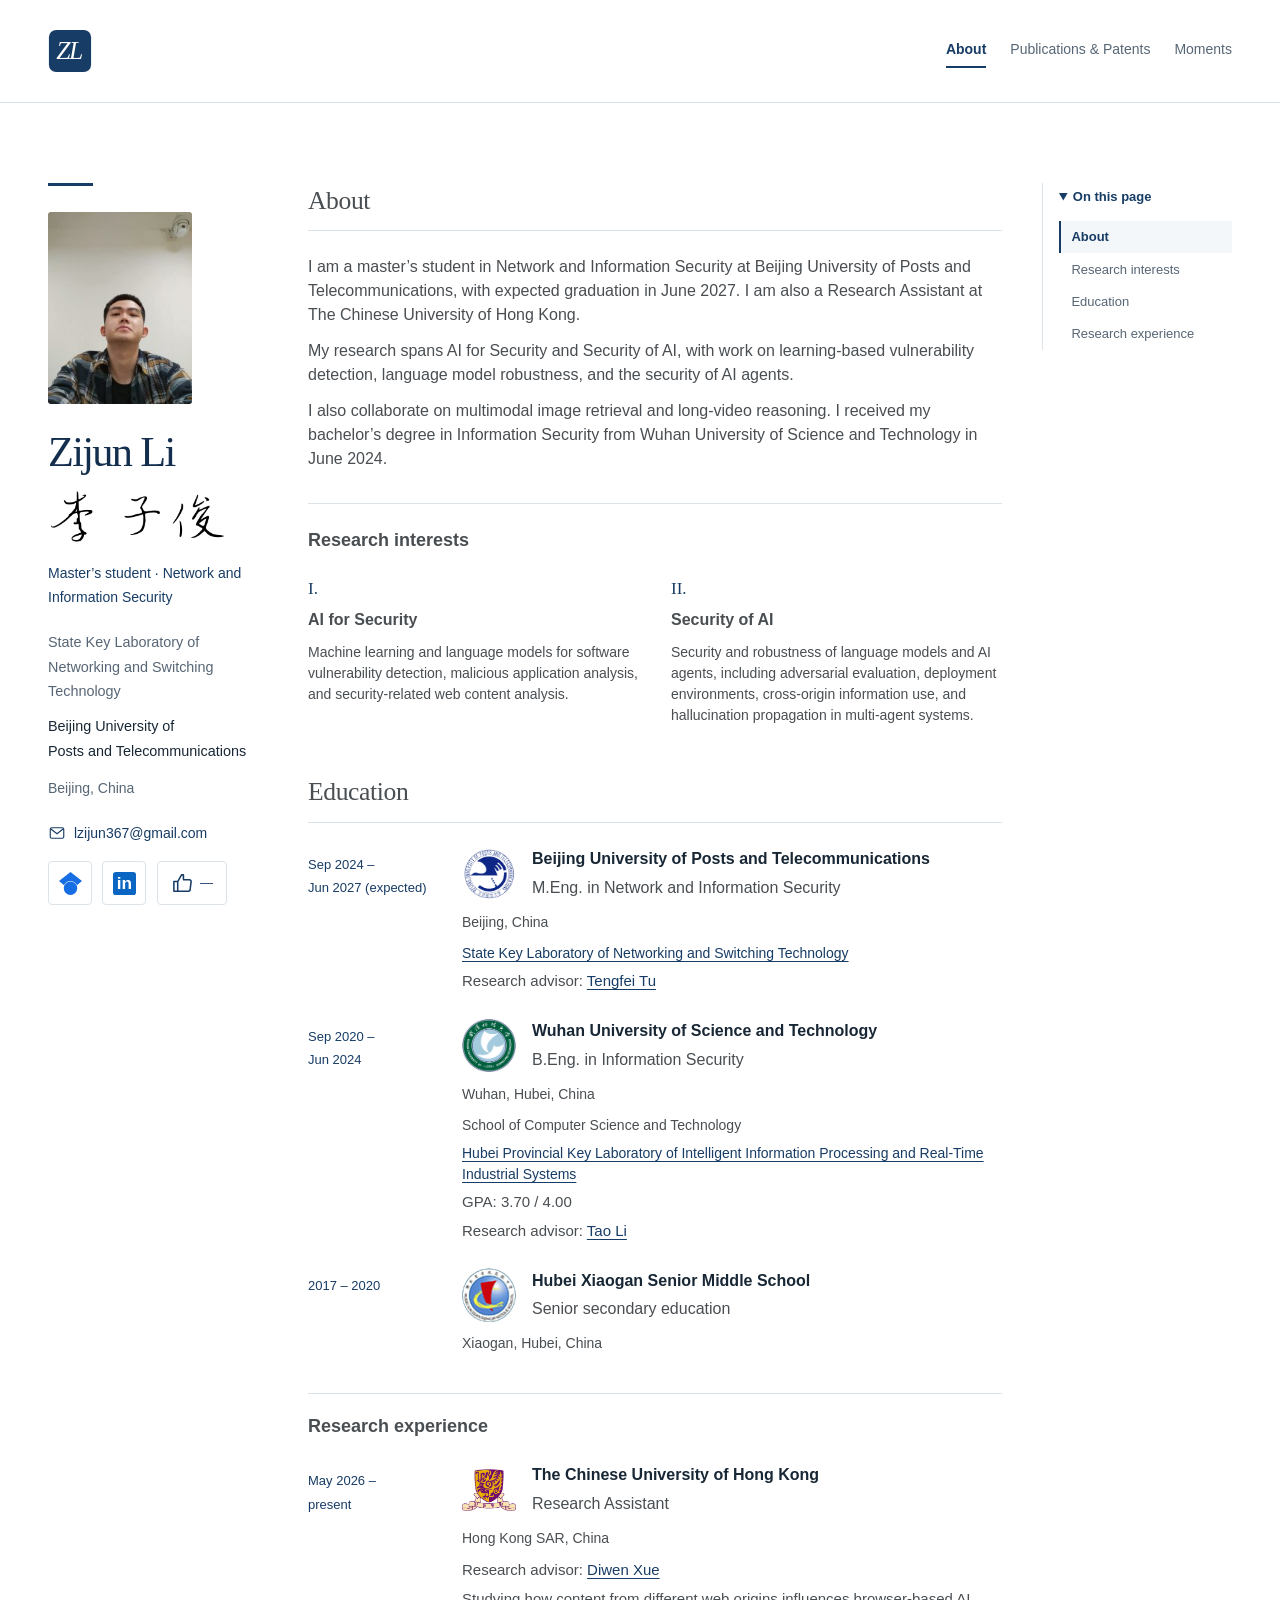
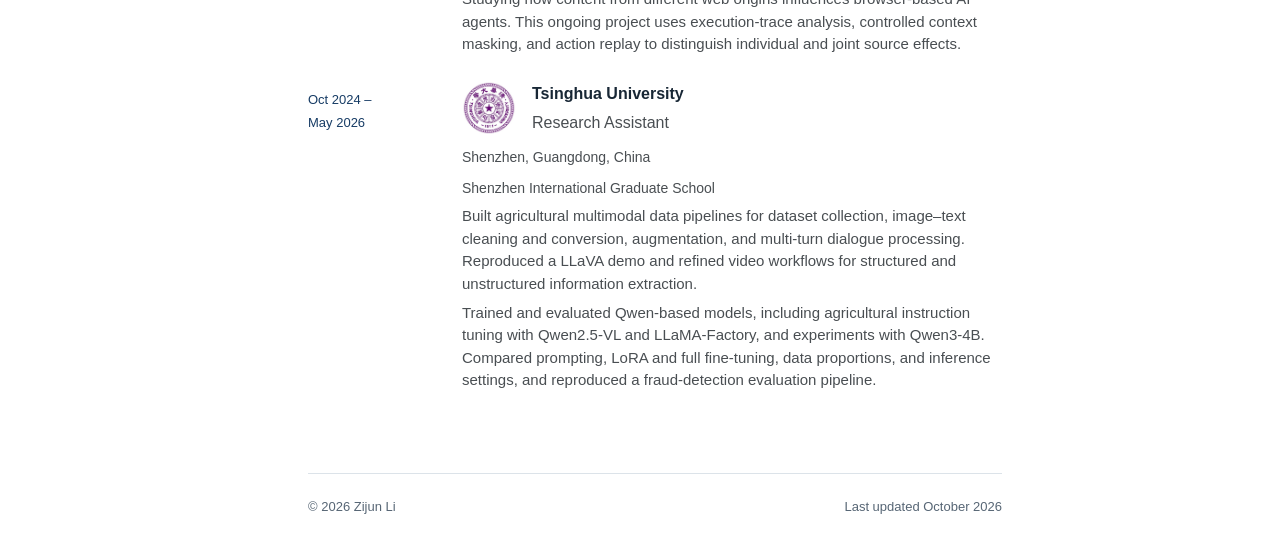
==== commit 21fd019a: "Match homepage body typography to Trebuchet reference" ====
--- a/index.html
+++ b/index.html
@@ -18,7 +18,7 @@
   <link rel="icon" href="favicon.ico?v=2" sizes="any">
   <link rel="icon" type="image/png" href="assets/favicon-32.png?v=2" sizes="32x32">
   <link rel="apple-touch-icon" href="assets/apple-touch-icon.png">
-  <link rel="stylesheet" href="styles.css?v=5">
+  <link rel="stylesheet" href="styles.css?v=7">
   <script type="application/ld+json">
 {
   "@context": "https://schema.org",
@@ -137,6 +137,6 @@
     </main>
   </div>
   <p id="copy-status" class="sr-only" role="status" aria-live="polite"></p>
-  <script src="script.js?v=4"></script>
+  <script src="script.js?v=5"></script>
 </body>
 </html>
--- a/styles.css
+++ b/styles.css
@@ -3,6 +3,12 @@
 [hidden]{display:none!important}
 html{scroll-behavior:auto;scroll-padding-top:var(--nav-height,90px)}
 body{margin:0;background:var(--white);color:var(--ink);font-family:var(--sans);font-size:1rem;line-height:1.75;overflow-wrap:anywhere;-webkit-font-smoothing:antialiased}
+/* Homepage reading style, matching the supplied Trebuchet MS reference. */
+.about-page{--sans:"Trebuchet MS",Helvetica,Arial,sans-serif;line-height:1.5}
+.about-page .about{color:#494e52}
+body.about-page .about p{color:inherit;line-height:1.5}
+.about-page .about>.intro{font-size:1rem}
+.about-page .about>p{margin-bottom:.75rem}
 a{color:var(--accent);text-underline-offset:.22em;text-decoration-thickness:1px}
 a:hover{text-decoration:underline;color:#0a5680}
 a:focus-visible,button:focus-visible,summary:focus-visible{outline:3px solid #477aab;outline-offset:5px;border-radius:2px}
@@ -148,6 +154,8 @@
 .page-toc a:hover{background:var(--soft);color:var(--accent)}
 .page-toc a[aria-current="location"]{border-left-color:var(--accent);background:var(--soft);color:var(--accent);font-weight:600}
 .has-page-toc [data-toc-target],.has-page-toc #about,.has-page-toc #research,.has-page-toc #education,.has-page-toc #experience{scroll-margin-top:1.5rem}
+.has-page-toc [data-toc-target]:target>.section-heading,.has-page-toc [data-toc-target]:target>h3{background:#edf3f8;box-shadow:-.45rem 0 0 var(--accent),.45rem 0 0 #edf3f8;border-radius:2px}
+.has-page-toc article[data-toc-target]:target{background:#f7f9fc;outline:1px solid #dce6ef;outline-offset:.65rem;border-radius:3px}
 .moment{margin-bottom:2.5rem;padding-bottom:2.5rem;border-bottom:1px solid var(--line)}
 .moment:last-child{margin-bottom:0;border-bottom:0}
 .moment h3{font-size:1.1875rem;line-height:1.5;margin:.5rem 0 .6rem}
@@ -159,6 +167,7 @@
 .moment-photo>a{display:block}
 .moment-photo img{border-radius:4px}
 .moment-photo figcaption{margin-top:.65rem}
+.moment-photo-toggle .moment-photo{margin-top:.75rem}
 @media(min-width:1280px){
   .has-page-toc .topbar{max-width:1440px}
   .has-page-toc .page{max-width:1440px;grid-template-columns:220px minmax(0,1fr) 190px;column-gap:2.5rem;row-gap:0}
